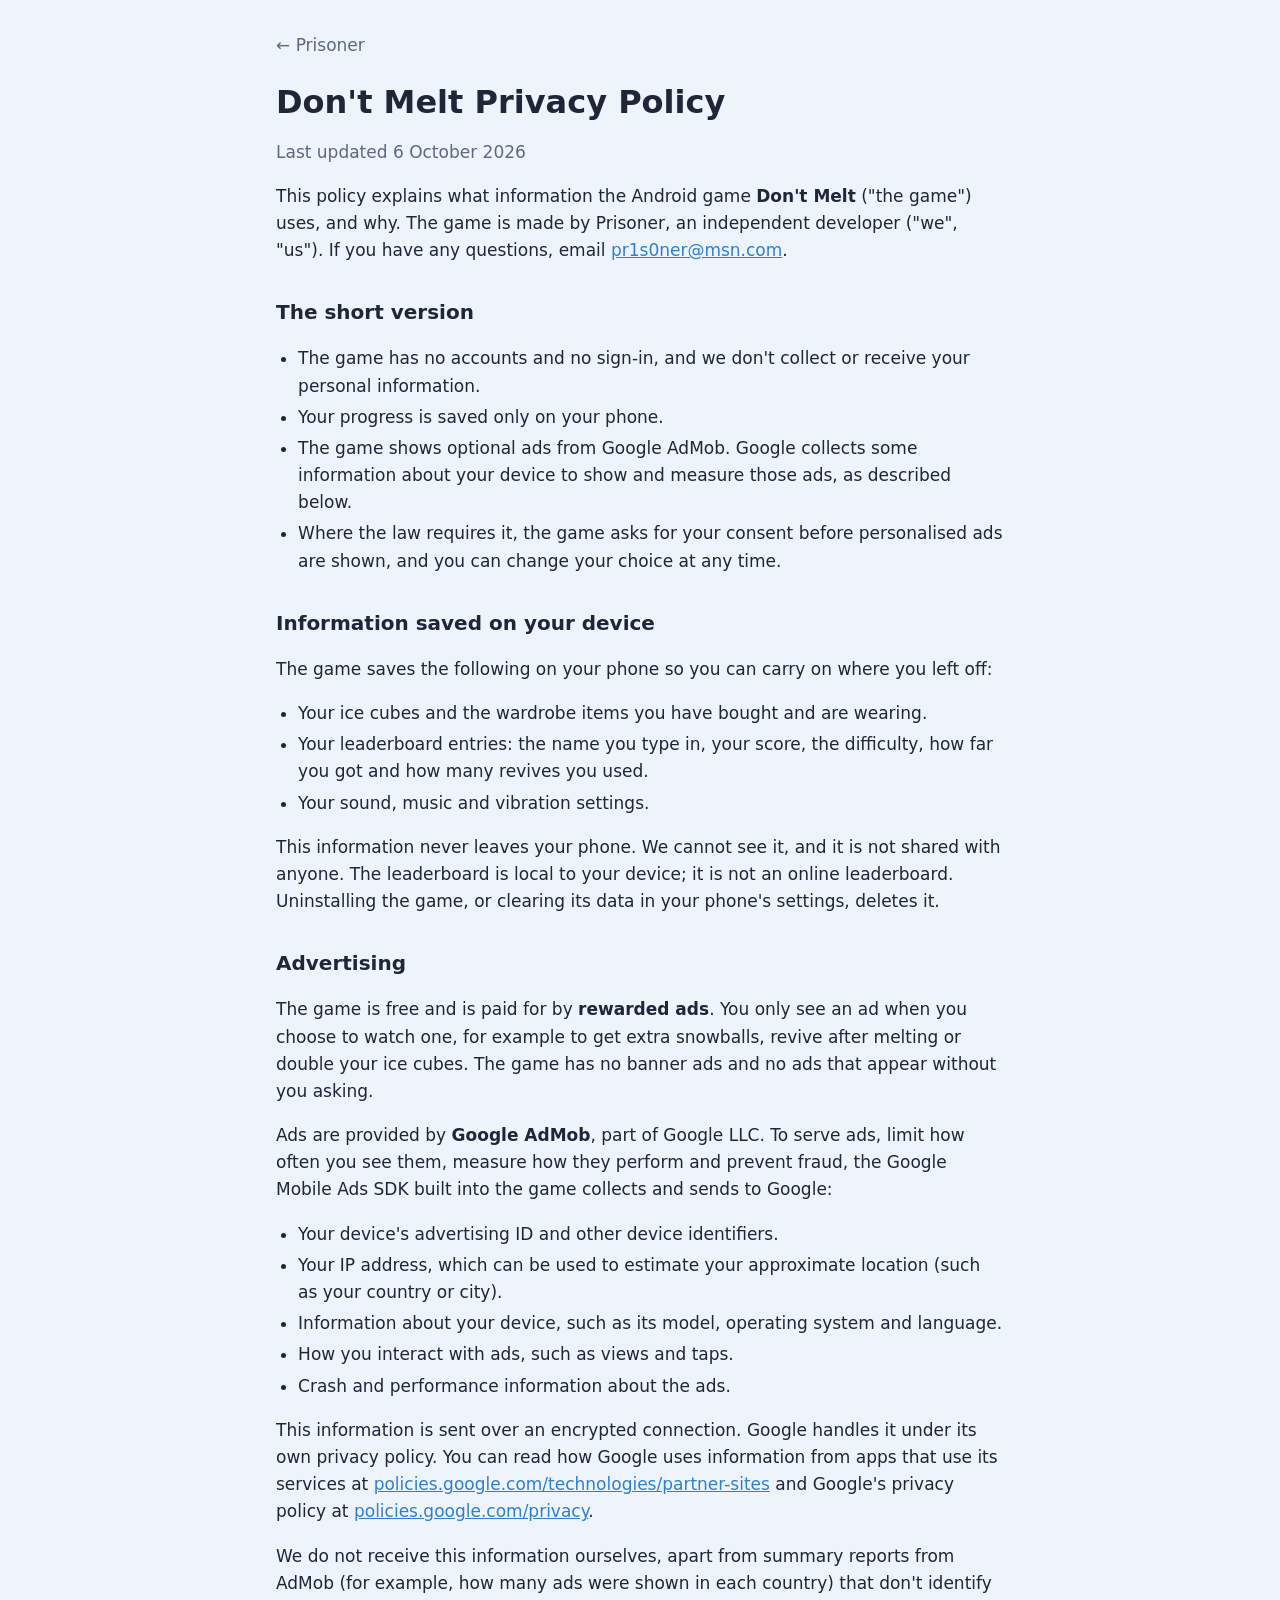
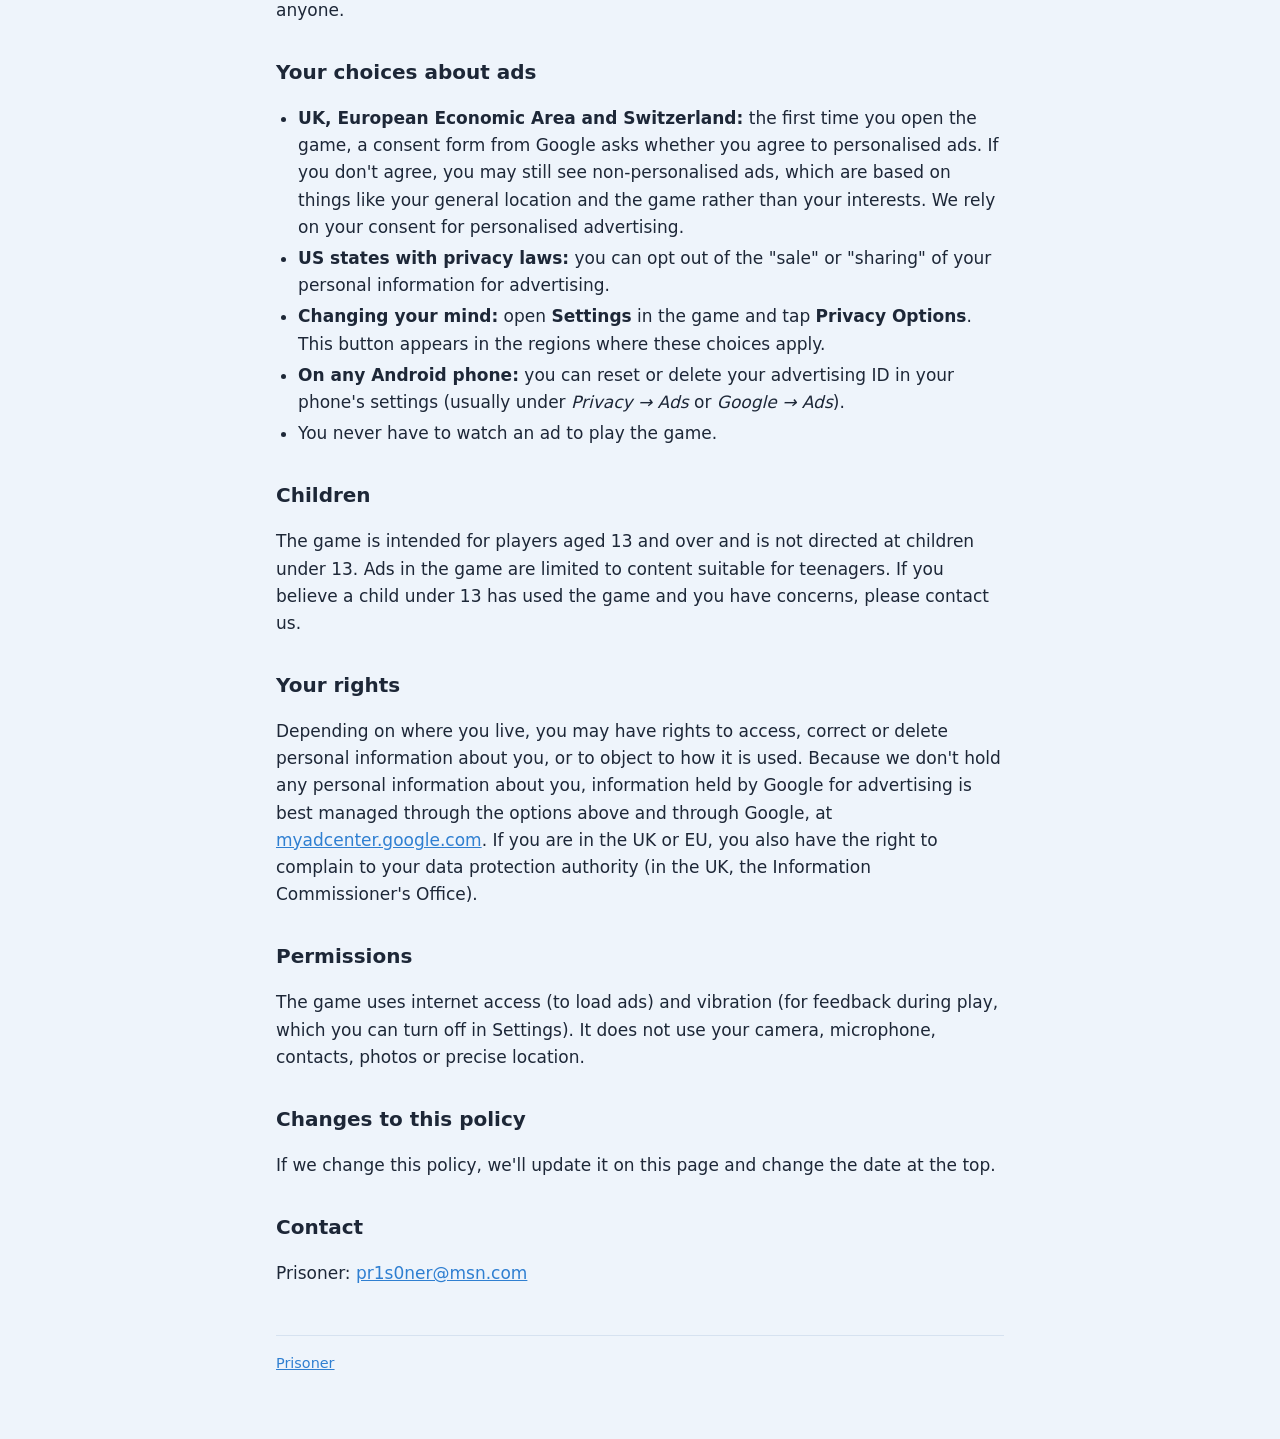
==== privacy.html @ ba204a8a "Website for Prisoner: home page and Don't Melt privacy policy Co-Authored-By: Claude Opus 5.5 <norep" ====
<!doctype html>
<html lang="en">
<head>
  <meta charset="utf-8">
  <meta name="viewport" content="width=device-width, initial-scale=1">
  <title>Don't Melt Privacy Policy</title>
  <meta name="description" content="How the Android game Don't Melt handles your data.">
  <link rel="icon" href="img/favicon.png">
  <link rel="stylesheet" href="style.css">
</head>
<body>
  <main>
    <header>
      <a href="index.html">&larr; Prisoner</a>
    </header>

    <h1>Don't Melt Privacy Policy</h1>
    <p class="muted">Last updated 6 October 2026</p>

    <p>This policy explains what information the Android game <strong>Don't Melt</strong> ("the game") uses, and why. The game is made by Prisoner, an independent developer ("we", "us"). If you have any questions, email <a href="mailto:pr1s0ner@msn.com">pr1s0ner@msn.com</a>.</p>

    <h2>The short version</h2>
    <ul>
      <li>The game has no accounts and no sign-in, and we don't collect or receive your personal information.</li>
      <li>Your progress is saved only on your phone.</li>
      <li>The game shows optional ads from Google AdMob. Google collects some information about your device to show and measure those ads, as described below.</li>
      <li>Where the law requires it, the game asks for your consent before personalised ads are shown, and you can change your choice at any time.</li>
    </ul>

    <h2>Information saved on your device</h2>
    <p>The game saves the following on your phone so you can carry on where you left off:</p>
    <ul>
      <li>Your ice cubes and the wardrobe items you have bought and are wearing.</li>
      <li>Your leaderboard entries: the name you type in, your score, the difficulty, how far you got and how many revives you used.</li>
      <li>Your sound, music and vibration settings.</li>
    </ul>
    <p>This information never leaves your phone. We cannot see it, and it is not shared with anyone. The leaderboard is local to your device; it is not an online leaderboard. Uninstalling the game, or clearing its data in your phone's settings, deletes it.</p>

    <h2>Advertising</h2>
    <p>The game is free and is paid for by <strong>rewarded ads</strong>. You only see an ad when you choose to watch one, for example to get extra snowballs, revive after melting or double your ice cubes. The game has no banner ads and no ads that appear without you asking.</p>
    <p>Ads are provided by <strong>Google AdMob</strong>, part of Google LLC. To serve ads, limit how often you see them, measure how they perform and prevent fraud, the Google Mobile Ads SDK built into the game collects and sends to Google:</p>
    <ul>
      <li>Your device's advertising ID and other device identifiers.</li>
      <li>Your IP address, which can be used to estimate your approximate location (such as your country or city).</li>
      <li>Information about your device, such as its model, operating system and language.</li>
      <li>How you interact with ads, such as views and taps.</li>
      <li>Crash and performance information about the ads.</li>
    </ul>
    <p>This information is sent over an encrypted connection. Google handles it under its own privacy policy. You can read how Google uses information from apps that use its services at <a href="https://policies.google.com/technologies/partner-sites">policies.google.com/technologies/partner-sites</a> and Google's privacy policy at <a href="https://policies.google.com/privacy">policies.google.com/privacy</a>.</p>
    <p>We do not receive this information ourselves, apart from summary reports from AdMob (for example, how many ads were shown in each country) that don't identify anyone.</p>

    <h2>Your choices about ads</h2>
    <ul>
      <li><strong>UK, European Economic Area and Switzerland:</strong> the first time you open the game, a consent form from Google asks whether you agree to personalised ads. If you don't agree, you may still see non-personalised ads, which are based on things like your general location and the game rather than your interests. We rely on your consent for personalised advertising.</li>
      <li><strong>US states with privacy laws:</strong> you can opt out of the "sale" or "sharing" of your personal information for advertising.</li>
      <li><strong>Changing your mind:</strong> open <strong>Settings</strong> in the game and tap <strong>Privacy Options</strong>. This button appears in the regions where these choices apply.</li>
      <li><strong>On any Android phone:</strong> you can reset or delete your advertising ID in your phone's settings (usually under <em>Privacy &rarr; Ads</em> or <em>Google &rarr; Ads</em>).</li>
      <li>You never have to watch an ad to play the game.</li>
    </ul>

    <h2>Children</h2>
    <p>The game is intended for players aged 13 and over and is not directed at children under 13. Ads in the game are limited to content suitable for teenagers. If you believe a child under 13 has used the game and you have concerns, please contact us.</p>

    <h2>Your rights</h2>
    <p>Depending on where you live, you may have rights to access, correct or delete personal information about you, or to object to how it is used. Because we don't hold any personal information about you, information held by Google for advertising is best managed through the options above and through Google, at <a href="https://myadcenter.google.com">myadcenter.google.com</a>. If you are in the UK or EU, you also have the right to complain to your data protection authority (in the UK, the Information Commissioner's Office).</p>

    <h2>Permissions</h2>
    <p>The game uses internet access (to load ads) and vibration (for feedback during play, which you can turn off in Settings). It does not use your camera, microphone, contacts, photos or precise location.</p>

    <h2>Changes to this policy</h2>
    <p>If we change this policy, we'll update it on this page and change the date at the top.</p>

    <h2>Contact</h2>
    <p>Prisoner: <a href="mailto:pr1s0ner@msn.com">pr1s0ner@msn.com</a></p>

    <footer>
      <a href="index.html">Prisoner</a>
    </footer>
  </main>
</body>
</html>
---- style.css ----
:root {
  --bg: #eef4fb;
  --card: #ffffff;
  --text: #1d2737;
  --muted: #5a6a80;
  --accent: #2f7fd1;
  --line: #d6e2f0;
}

@media (prefers-color-scheme: dark) {
  :root {
    --bg: #1e2638;
    --card: #27324a;
    --text: #e6eefa;
    --muted: #a9b8cc;
    --accent: #7fbaf5;
    --line: #3a4866;
  }
}

* { box-sizing: border-box; }

body {
  margin: 0;
  background: var(--bg);
  color: var(--text);
  font: 17px/1.6 system-ui, -apple-system, "Segoe UI", Roboto, sans-serif;
}

main {
  max-width: 760px;
  margin: 0 auto;
  padding: 32px 16px 64px;
}

header { margin-bottom: 24px; }
header a { color: var(--muted); text-decoration: none; }

h1 { font-size: 2rem; line-height: 1.2; margin: 0 0 8px; }
h2 { font-size: 1.25rem; margin: 32px 0 8px; }

a { color: var(--accent); }

.card {
  background: var(--card);
  border: 1px solid var(--line);
  border-radius: 14px;
  padding: 20px 22px;
  margin: 16px 0;
}

.card h2 { margin-top: 0; }
.muted { color: var(--muted); }

ul { padding-left: 1.3em; }
li { margin: 4px 0; }

footer {
  margin-top: 48px;
  padding-top: 16px;
  border-top: 1px solid var(--line);
  color: var(--muted);
  font-size: 0.9rem;
}

/* ---- Home page: the game's own night-sky look, in both light and dark mode ---- */

body.home {
  --bg: #0b1226;
  --card: #18233f;
  --text: #e8f1ff;
  --muted: #a8bad6;
  --accent: #8cc8ff;
  --line: #2a3a62;
  --ice: #bfe6ff;
  --green: #62c656;
  background: radial-gradient(ellipse at top, #1c2a52 0%, var(--bg) 60%) fixed;
  overflow-x: hidden;
}

.home main {
  position: relative;
  max-width: 1080px;
}

.home h1,
.home h2,
.home .topbar span,
.home .tagline,
.home .badge {
  font-family: "Fredoka", system-ui, sans-serif;
}

.topbar {
  display: flex;
  align-items: center;
  gap: 12px;
  font-size: 1.3rem;
  font-weight: 600;
  margin-bottom: 40px;
}

.topbar img { border-radius: 10px; }

.hero {
  display: grid;
  grid-template-columns: 1fr 1.35fr;
  gap: 40px;
  align-items: center;
}

.eyebrow {
  margin: 0;
  color: var(--muted);
  text-transform: uppercase;
  letter-spacing: 0.12em;
  font-size: 0.8rem;
}

.home h1 {
  font-size: clamp(2.8rem, 7vw, 4.6rem);
  font-weight: 700;
  color: #dff2ff;
  margin: 4px 0 0;
  text-shadow: 0 4px 0 #2f7fd1, 0 10px 24px rgba(47, 127, 209, 0.45);
}

.tagline {
  font-size: 1.4rem;
  color: var(--ice);
  margin: 8px 0 16px;
}

.badge {
  display: inline-block;
  margin-top: 8px;
  padding: 10px 22px;
  border-radius: 999px;
  background: var(--green);
  color: #fff;
  font-weight: 600;
  font-size: 1.1rem;
  box-shadow: 0 4px 0 #3c8d33;
}

figure { margin: 0; }

.hero-shot img,
.shots img {
  display: block;
  width: 100%;
  height: auto;
  border-radius: 18px;
  border: 4px solid #2c4c86;
  box-shadow: 0 18px 40px rgba(0, 0, 0, 0.45);
}

.hero-shot img { transform: rotate(1.5deg); }

.features {
  display: grid;
  grid-template-columns: repeat(4, 1fr);
  gap: 18px;
  margin: 72px 0 56px;
}

.feature {
  background: var(--card);
  border: 1px solid var(--line);
  border-radius: 18px;
  padding: 20px;
}

.feature img { display: block; margin-bottom: 8px; }
.feature h2 { margin: 0 0 6px; font-size: 1.2rem; font-weight: 600; }
.feature p { margin: 0; color: var(--muted); font-size: 0.95rem; }

.shots {
  display: grid;
  grid-template-columns: 1fr 1fr;
  gap: 24px;
}

.shots figcaption {
  margin-top: 10px;
  text-align: center;
  color: var(--muted);
  font-size: 0.95rem;
}

.hats {
  display: flex;
  flex-wrap: wrap;
  justify-content: center;
  gap: 14px;
  margin: 56px 0 24px;
}

.hats img {
  background: var(--card);
  border: 1px solid var(--line);
  border-radius: 16px;
  padding: 6px;
  transition: transform 0.2s;
}

.hats img:nth-child(odd) { transform: rotate(-4deg); }
.hats img:nth-child(even) { transform: rotate(4deg); }
.hats img:hover { transform: rotate(0) scale(1.12); }

.fair {
  text-align: center;
  color: var(--muted);
}

.home footer {
  display: flex;
  justify-content: center;
  gap: 12px;
  flex-wrap: wrap;
}

/* Falling snow: three layers of dots drifting at different speeds. */
.snow {
  position: fixed;
  inset: 0;
  pointer-events: none;
  background-image:
    radial-gradient(3px 3px at 20px 30px, #fff, transparent),
    radial-gradient(2px 2px at 90px 120px, #fff, transparent),
    radial-gradient(3px 3px at 160px 60px, #fff, transparent),
    radial-gradient(2px 2px at 60px 180px, #fff, transparent),
    radial-gradient(4px 4px at 130px 200px, #fff, transparent);
  background-size: 200px 220px;
  opacity: 0.35;
  animation: snow 14s linear infinite;
}

.snow::after {
  content: "";
  position: absolute;
  inset: 0;
  background-image:
    radial-gradient(2px 2px at 40px 70px, #fff, transparent),
    radial-gradient(3px 3px at 150px 20px, #fff, transparent),
    radial-gradient(2px 2px at 100px 160px, #fff, transparent);
  background-size: 260px 280px;
  animation: snow 22s linear infinite;
}

@keyframes snow {
  from { background-position: 0 0; }
  to { background-position: 40px 660px; }
}

@media (prefers-reduced-motion: reduce) {
  .snow, .snow::after { animation: none; }
}

@media (max-width: 900px) {
  .hero { grid-template-columns: 1fr; gap: 28px; }
  .hero-shot img { transform: none; }
  .features { grid-template-columns: 1fr 1fr; margin-top: 48px; }
}

@media (max-width: 560px) {
  .features, .shots { grid-template-columns: 1fr; }
  .hats img { width: 56px; height: 56px; }
}
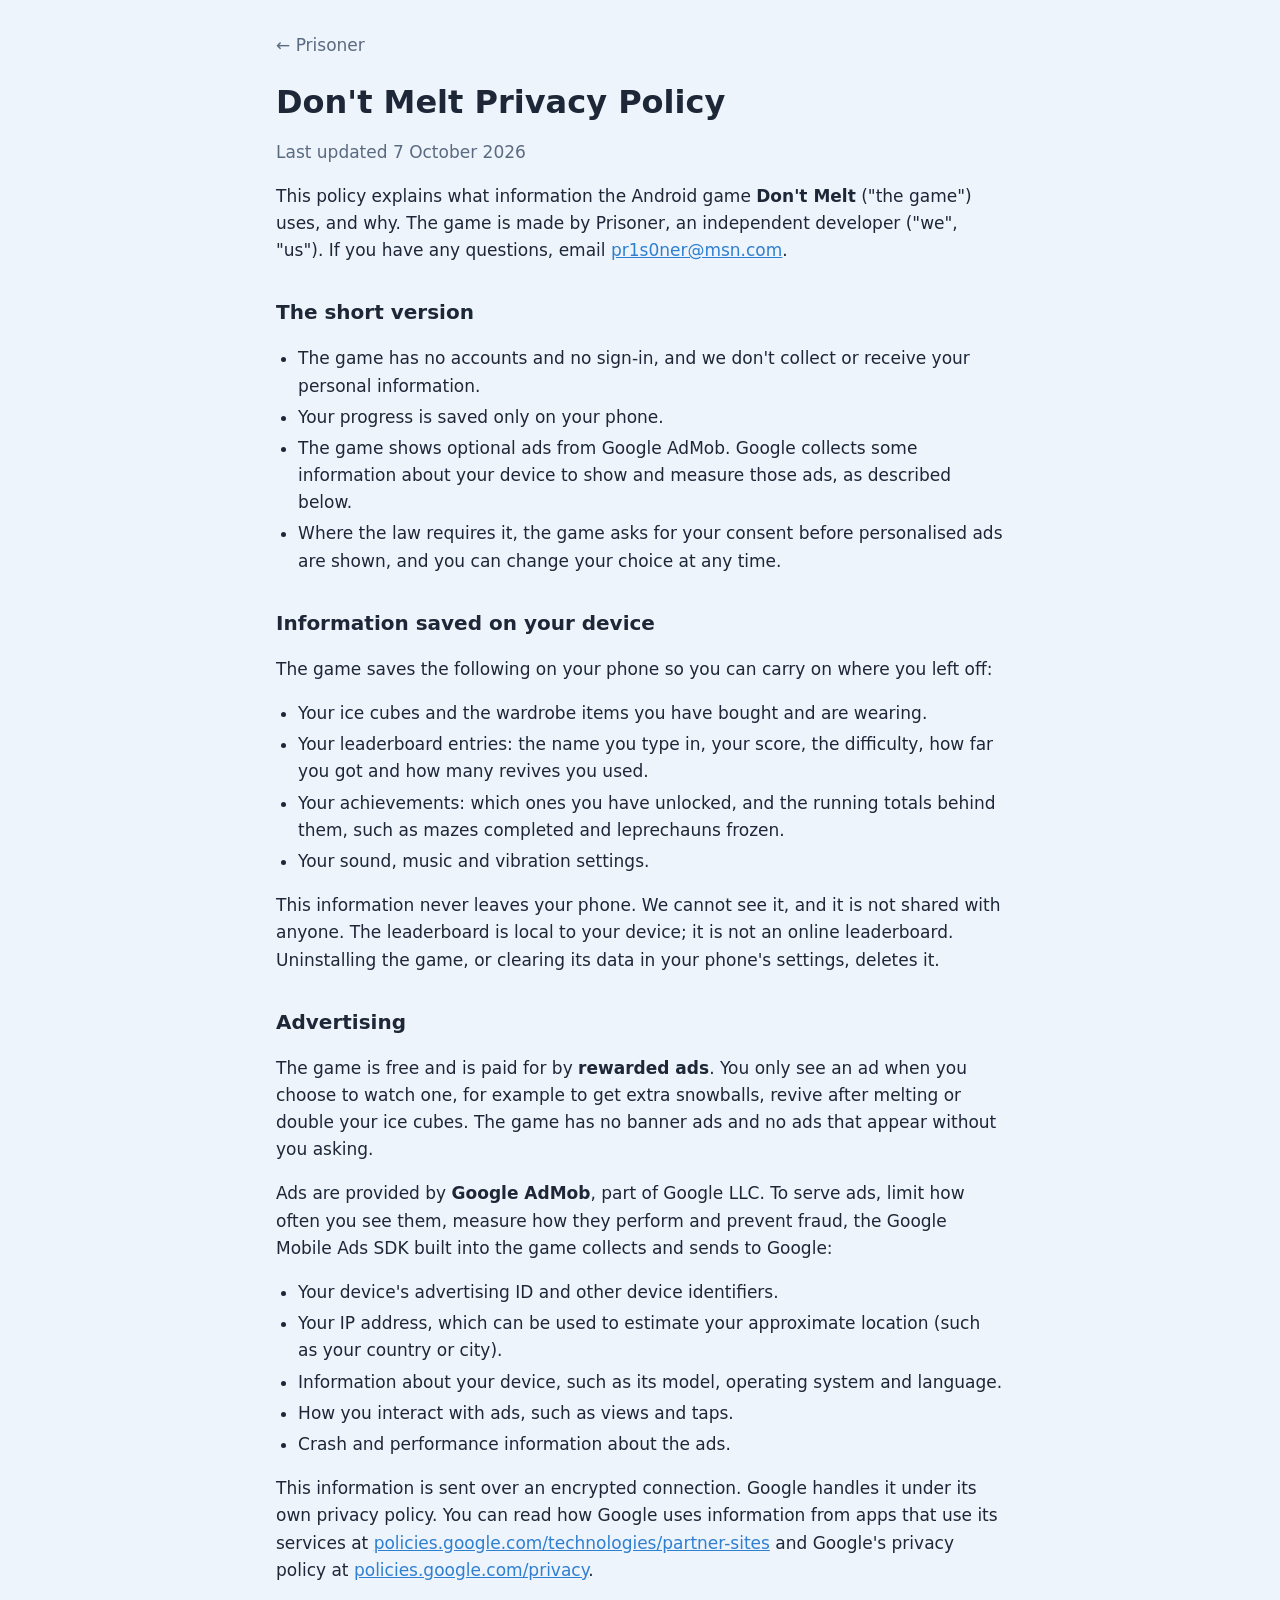
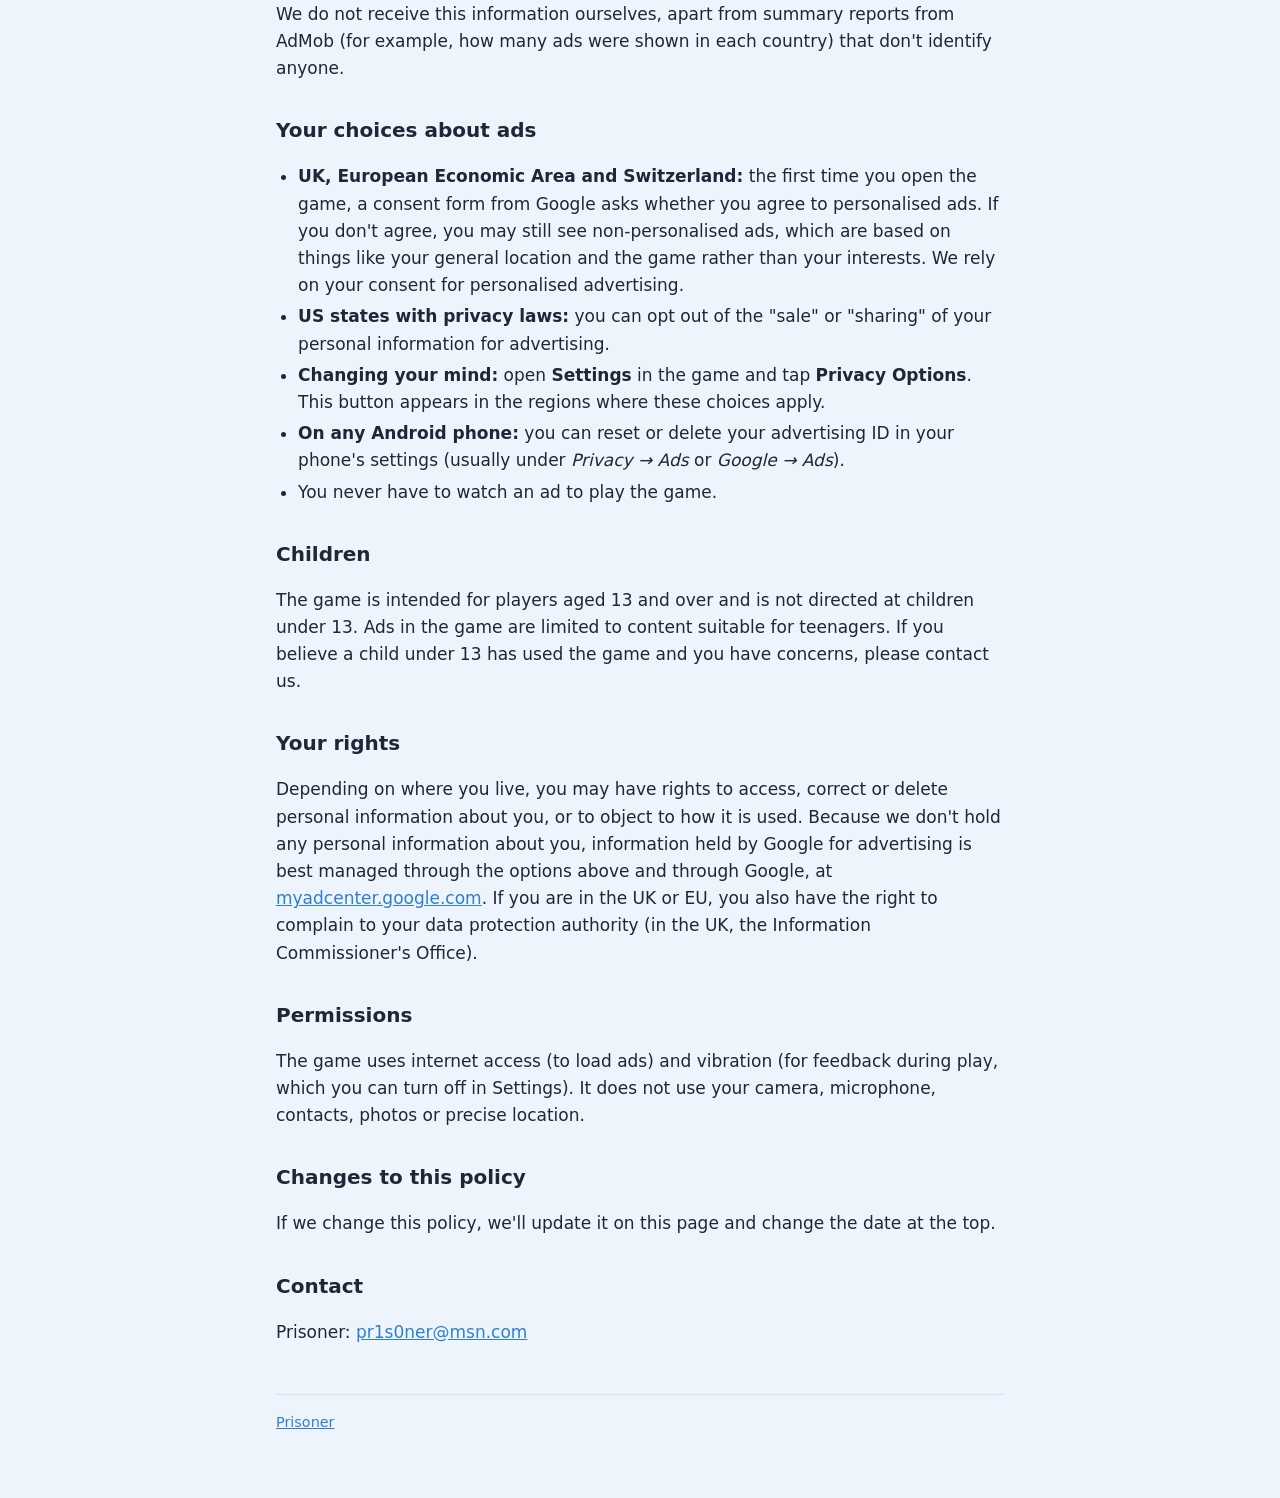
==== commit 708303a3: "Add achievements to the site and the privacy policy A fifth feature card for the 32 achievements, wi" ====
--- a/privacy.html
+++ b/privacy.html
@@ -15,7 +15,7 @@
     </header>
 
     <h1>Don't Melt Privacy Policy</h1>
-    <p class="muted">Last updated 6 October 2026</p>
+    <p class="muted">Last updated 7 October 2026</p>
 
     <p>This policy explains what information the Android game <strong>Don't Melt</strong> ("the game") uses, and why. The game is made by Prisoner, an independent developer ("we", "us"). If you have any questions, email <a href="mailto:pr1s0ner@msn.com">pr1s0ner@msn.com</a>.</p>
 
@@ -32,6 +32,7 @@
     <ul>
       <li>Your ice cubes and the wardrobe items you have bought and are wearing.</li>
       <li>Your leaderboard entries: the name you type in, your score, the difficulty, how far you got and how many revives you used.</li>
+      <li>Your achievements: which ones you have unlocked, and the running totals behind them, such as mazes completed and leprechauns frozen.</li>
       <li>Your sound, music and vibration settings.</li>
     </ul>
     <p>This information never leaves your phone. We cannot see it, and it is not shared with anyone. The leaderboard is local to your device; it is not an online leaderboard. Uninstalling the game, or clearing its data in your phone's settings, deletes it.</p>
--- a/style.css
+++ b/style.css
@@ -159,10 +159,14 @@
 
 .features {
   display: grid;
-  grid-template-columns: repeat(4, 1fr);
+  grid-template-columns: repeat(6, 1fr);
   gap: 18px;
   margin: 72px 0 56px;
 }
+
+/* Five cards: three across, then two. */
+.feature { grid-column: span 2; }
+.feature:nth-child(n+4) { grid-column: span 3; }
 
 .feature {
   background: var(--card);
@@ -261,6 +265,8 @@
   .hero { grid-template-columns: 1fr; gap: 28px; }
   .hero-shot img { transform: none; }
   .features { grid-template-columns: 1fr 1fr; margin-top: 48px; }
+  .feature, .feature:nth-child(n+4) { grid-column: auto; }
+  .feature:last-child { grid-column: 1 / -1; }
 }
 
 @media (max-width: 560px) {
